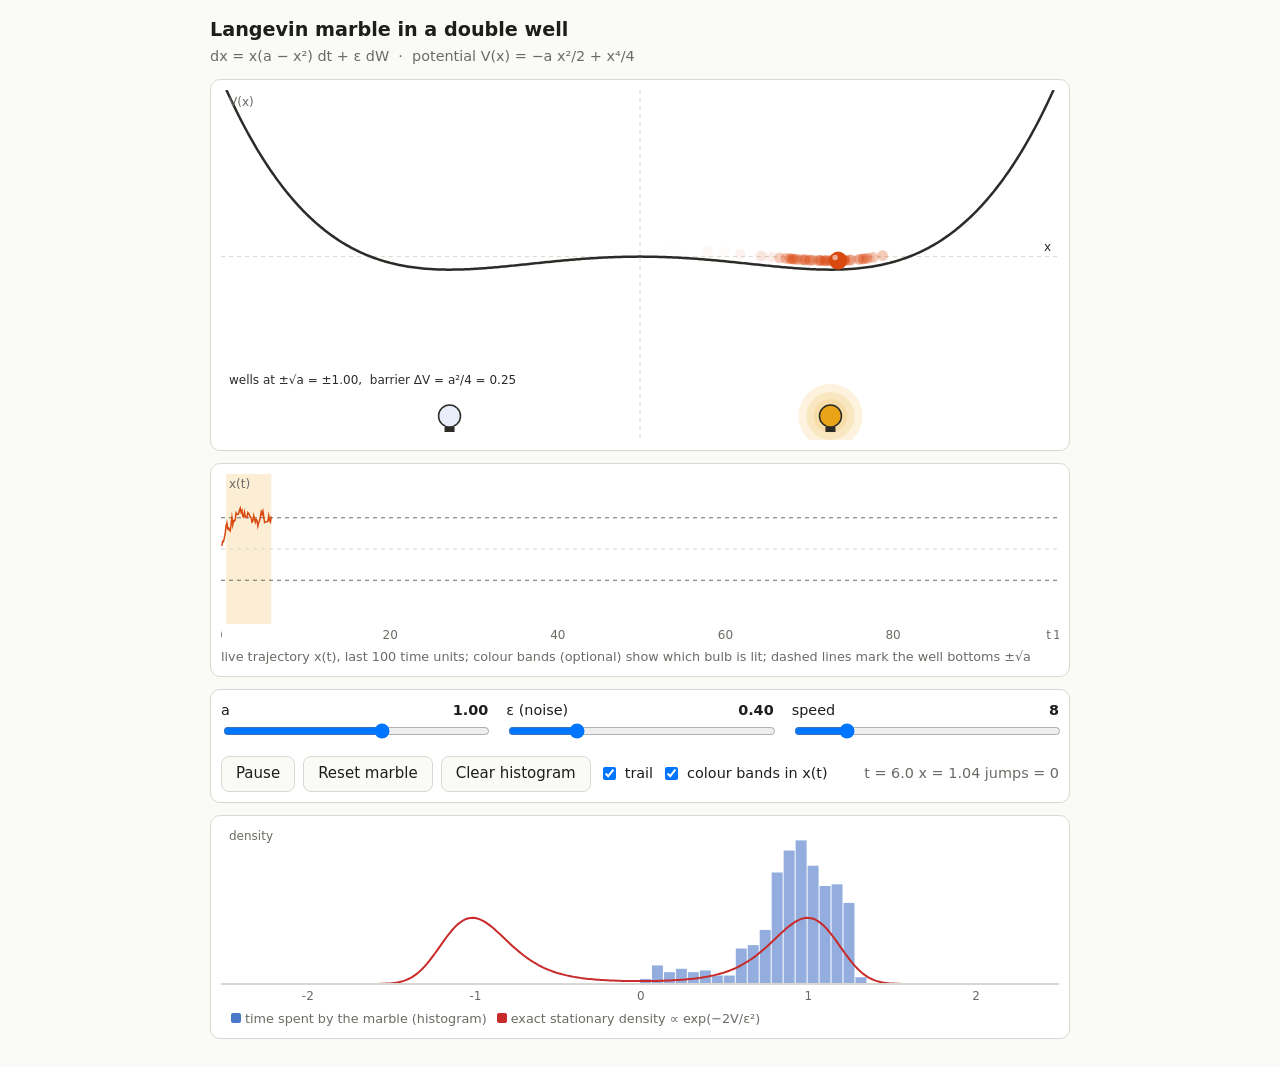
==== animations/langevin_marble.html @ 2d9bfc53 "Add files via upload" ====
<!DOCTYPE html>
<html lang="en">
<head>
<meta charset="utf-8">
<meta name="viewport" content="width=device-width, initial-scale=1, viewport-fit=cover">
<title>Langevin marble in a double well</title>
<style>
:root{
  --bg:#fafaf7; --fg:#1d1d1b; --muted:#6b6b66; --line:#d9d8d2; --panel:#ffffff;
  --curve:#2b2b28; --marble:#d9480f; --trail:217,72,15; --bars:#4c78c9; --exact:#c92a2a;
  box-sizing:border-box;
  padding-top:env(safe-area-inset-top,0px); padding-bottom:env(safe-area-inset-bottom,0px);
  color-scheme:light;
}
@media (prefers-color-scheme: dark){
  :root:not([data-theme="light"]){
    --bg:#161614; --fg:#ecebe6; --muted:#9a9990; --line:#3a3935; --panel:#1f1f1c;
    --curve:#e8e7e1; --marble:#ff8a4c; --trail:255,138,76; --bars:#6c95e0; --exact:#ff6b6b;
    color-scheme:dark;
  }
}
:root[data-theme="dark"]{
  --bg:#161614; --fg:#ecebe6; --muted:#9a9990; --line:#3a3935; --panel:#1f1f1c;
  --curve:#e8e7e1; --marble:#ff8a4c; --trail:255,138,76; --bars:#6c95e0; --exact:#ff6b6b;
  color-scheme:dark;
}
html{scroll-padding-top:env(safe-area-inset-top,0px)}
body{margin:0;background:var(--bg);color:var(--fg);font:15px/1.45 system-ui,-apple-system,"Segoe UI",Roboto,sans-serif}
main{max-width:860px;margin:0 auto;padding:16px}
h1{font-size:1.2rem;margin:0 0 2px}
p.sub{margin:0 0 12px;color:var(--muted);font-size:.9rem}
.card{background:var(--panel);border:1px solid var(--line);border-radius:10px;padding:10px;margin-bottom:12px}
canvas{display:block;width:100%;border-radius:6px}
#pot{height:350px} #traj{height:170px} #hist{height:180px}
.controls{display:grid;grid-template-columns:repeat(auto-fit,minmax(220px,1fr));gap:10px 18px}
label{display:flex;justify-content:space-between;font-size:.9rem}
label b{font-variant-numeric:tabular-nums}
input[type=range]{width:100%}
.row{display:flex;flex-wrap:wrap;gap:8px;align-items:center;margin-top:10px}
button{font:inherit;padding:6px 14px;border-radius:8px;border:1px solid var(--line);background:var(--bg);color:var(--fg);cursor:pointer}
button:hover{border-color:var(--muted)}
.stats{margin-left:auto;color:var(--muted);font-size:.9rem;font-variant-numeric:tabular-nums}
.legend{font-size:.8rem;color:var(--muted);margin-top:4px}
.legend i{display:inline-block;width:10px;height:10px;border-radius:2px;margin:0 4px 0 10px;vertical-align:baseline}
</style>
</head>
<body>
<main>
  <h1>Langevin marble in a double well</h1>
  <p class="sub">dx = x(a − x²) dt + ε dW &nbsp;·&nbsp; potential V(x) = −a x²/2 + x⁴/4</p>

  <div class="card"><canvas id="pot"></canvas></div>

  <div class="card">
    <canvas id="traj"></canvas>
    <div class="legend">live trajectory x(t), last 100 time units; colour bands (optional) show which bulb is lit; dashed lines mark the well bottoms ±√a</div>
  </div>

  <div class="card">
    <div class="controls">
      <div><label>a <b id="aV">1.00</b></label><input id="a" type="range" min="-2" max="3" step="0.05" value="1"></div>
      <div><label>ε (noise) <b id="eV">0.40</b></label><input id="e" type="range" min="0.05" max="1.5" step="0.05" value="0.4"></div>
      <div><label>speed <b id="sV">8</b></label><input id="s" type="range" min="1" max="40" step="1" value="8"></div>
    </div>
    <div class="row">
      <button id="pause">Pause</button>
      <button id="reset">Reset marble</button>
      <button id="clear">Clear histogram</button>
      <label style="gap:6px;align-items:center"><input id="trail" type="checkbox" checked> trail</label>
      <label style="gap:6px;align-items:center"><input id="bands" type="checkbox" checked> colour bands in x(t)</label>
      <span class="stats" id="stats"></span>
    </div>
  </div>

  <div class="card">
    <canvas id="hist"></canvas>
    <div class="legend"><i style="background:var(--bars)"></i>time spent by the marble (histogram)<i style="background:var(--exact)"></i>exact stationary density ∝ exp(−2V/ε²)</div>
  </div>
</main>

<script>
(function(){
  const $ = id => document.getElementById(id);
  const pot = $('pot'), hist = $('hist'), traj = $('traj');
  const XMIN=-2.2, XMAX=2.2, YMIN=-2.6, YMAX=3.2, DT=0.01, NB=70, HMIN=-2.5, HMAX=2.5;
  let a=1, eps=0.4, speed=8, paused=false, showTrail=true, showBands=true;
  const Lb=[0,0];
  const lampCol=s=>{const r=document.documentElement,d=r.dataset.theme==='dark'||(r.dataset.theme!=='light'&&matchMedia('(prefers-color-scheme: dark)').matches);return s<0?(d?'#6c95e0':'#3b6fd1'):(d?'#ffc53d':'#e8a317');};
  const WIN=100, SAMPLE=10;
  let x=0, t=0, jumps=0, side=0, counts=new Float64Array(NB), total=0, trail=[], hx=[], ht=[], hs=[], sc=0;

  const V = (y,aa) => -aa*y*y/2 + y*y*y*y/4;
  const randn = () => { let u=0,v=0; while(!u)u=Math.random(); v=Math.random(); return Math.sqrt(-2*Math.log(u))*Math.cos(2*Math.PI*v); };

  function css(n){ return getComputedStyle(document.documentElement).getPropertyValue(n).trim(); }
  function fit(c){
    const r=c.getBoundingClientRect(), d=window.devicePixelRatio||1;
    if(c.width!==Math.round(r.width*d)||c.height!==Math.round(r.height*d)){c.width=Math.round(r.width*d);c.height=Math.round(r.height*d);}
    const g=c.getContext('2d'); g.setTransform(d,0,0,d,0,0); return {g,w:r.width,h:r.height};
  }

  function clearHist(){ counts.fill(0); total=0; }
  function resetMarble(){ x=0; t=0; jumps=0; side=0; trail=[]; hx=[]; ht=[]; hs=[]; sc=0; clearHist(); }

  function step(){
    for(let i=0;i<speed;i++){
      x += x*(a-x*x)*DT + eps*Math.sqrt(DT)*randn();
      t += DT;
      if(++sc%SAMPLE===0){ hx.push(x); ht.push(t); hs.push(a>0?side:0); }
      const k=Math.floor((x-HMIN)/(HMAX-HMIN)*NB);
      if(k>=0&&k<NB){counts[k]++; total++;}
      if(a>0){ const th=0.5*Math.sqrt(a); const s = x>th?1:(x<-th?-1:side); if(side!==0&&s!==side)jumps++; side=s; }
    }
    while(ht.length && ht[0] < t-WIN){ ht.shift(); hx.shift(); hs.shift(); }
    if(showTrail){ trail.push(x); if(trail.length>120)trail.shift(); } else trail.length=0;
  }

  function drawPot(){
    const {g,w,h}=fit(pot);
    const hp = h-48;  // bottom strip reserved for the bulbs
    const X = v => (v-XMIN)/(XMAX-XMIN)*w, Y = v => hp-(v-YMIN)/(YMAX-YMIN)*hp;
    g.clearRect(0,0,w,h);
    // axis baseline V=0 and x=0
    g.strokeStyle=css('--line'); g.lineWidth=1; g.setLineDash([4,4]);
    g.beginPath(); g.moveTo(0,Y(0)); g.lineTo(w,Y(0)); g.moveTo(X(0),0); g.lineTo(X(0),h); g.stroke(); g.setLineDash([]);
    // potential curve
    g.strokeStyle=css('--curve'); g.lineWidth=2.5; g.beginPath();
    for(let px=0;px<=w;px+=2){ const xx=XMIN+px/w*(XMAX-XMIN); const yy=Y(V(xx,a)); px?g.lineTo(px,yy):g.moveTo(px,yy); }
    g.stroke();
    // trail
    const R=9, xc=Math.max(XMIN,Math.min(XMAX,x));
    const tr=css('--trail').replace(/\s/g,'');
    for(let i=0;i<trail.length;i++){
      const xx=Math.max(XMIN,Math.min(XMAX,trail[i]));
      g.fillStyle=`rgba(${tr},${(i/trail.length)*0.35})`;
      g.beginPath(); g.arc(X(xx),Y(V(xx,a))-R,R*0.6,0,6.2832); g.fill();
    }
    // marble sitting on the curve
    g.fillStyle=css('--marble'); g.beginPath(); g.arc(X(xc),Y(V(xc,a))-R,R,0,6.2832); g.fill();
    g.fillStyle='rgba(255,255,255,.55)'; g.beginPath(); g.arc(X(xc)-3,Y(V(xc,a))-R-3,R*0.3,0,6.2832); g.fill();
    // labels
    g.fillStyle=css('--muted'); g.font='12px system-ui,sans-serif';
    g.fillText('V(x)',8,16);
    // bulbs: one under each well bottom; lit while the marble is in that well (hysteresis at +-sqrt(a)/2)
    const bulbs = a>0 ? [-1,1] : [0];
    bulbs.forEach((sg,k)=>{
      const target = a>0 ? (side===sg?1:0) : 1;
      Lb[k] += (target-Lb[k])*0.18;
      const b=Lb[k], cx=X(sg*Math.sqrt(a)), cy=hp+24, col=lampCol(sg);
      for(const r of [32,24,17]){ g.globalAlpha=0.14*b; g.fillStyle=col; g.beginPath(); g.arc(cx,cy,r,0,6.2832); g.fill(); }
      g.globalAlpha=0.12+0.88*b; g.fillStyle=col; g.beginPath(); g.arc(cx,cy,11,0,6.2832); g.fill(); g.globalAlpha=1;
      g.strokeStyle=css('--curve'); g.lineWidth=1.5; g.beginPath(); g.arc(cx,cy,11,0,6.2832); g.stroke();
      g.fillStyle=css('--curve'); g.fillRect(cx-5,cy+11,10,5);
    });
    if(a>0){ g.fillText(`wells at ±√a = ±${Math.sqrt(a).toFixed(2)},  barrier ΔV = a²/4 = ${(a*a/4).toFixed(2)}`,8,hp-8); }
    else { g.fillText('single well at x = 0',8,hp-8); }
    g.textAlign='right'; g.fillText('x',w-8,Y(0)-6); g.textAlign='left';
  }

  function drawTraj(){
    const {g,w,h}=fit(traj); g.clearRect(0,0,w,h);
    const padB=20, H=h-padB, YR=2.4;
    const tEnd=Math.max(t,WIN), tStart=tEnd-WIN;
    const X=tt=>(tt-tStart)/WIN*w, Y=v=>H/2-Math.max(-YR,Math.min(YR,v))/YR*H/2;
    if(showBands && a>0 && ht.length>1){
      let i0=0;
      for(let i=1;i<=ht.length;i++){
        if(i===ht.length || hs[i]!==hs[i0]){
          if(hs[i0]!==0){
            const te = i===ht.length ? t : ht[i];
            g.globalAlpha=0.18; g.fillStyle=lampCol(hs[i0]); g.fillRect(X(ht[i0]),0,X(te)-X(ht[i0]),H); g.globalAlpha=1;
          }
          i0=i;
        }
      }
    }
    g.strokeStyle=css('--line'); g.lineWidth=1; g.setLineDash([4,4]);
    g.beginPath(); g.moveTo(0,Y(0)); g.lineTo(w,Y(0)); g.stroke();
    if(a>0){ const r=Math.sqrt(a); g.strokeStyle=css('--muted'); g.beginPath();
      g.moveTo(0,Y(r)); g.lineTo(w,Y(r)); g.moveTo(0,Y(-r)); g.lineTo(w,Y(-r)); g.stroke(); }
    g.setLineDash([]);
    g.strokeStyle=css('--marble'); g.lineWidth=1.5; g.beginPath();
    for(let i=0;i<ht.length;i++){ const px=X(ht[i]), py=Y(hx[i]); i?g.lineTo(px,py):g.moveTo(px,py); }
    g.lineTo(X(t),Y(x)); g.stroke();
    g.fillStyle=css('--muted'); g.font='12px system-ui,sans-serif';
    g.fillText('x(t)',8,14);
    for(let k=Math.ceil(tStart/20)*20;k<=tEnd;k+=20){ g.fillText(k,X(k)-6,h-5); }
    g.textAlign='right'; g.fillText('t',w-8,h-5); g.textAlign='left';
  }

  function exactPdf(){
    const N=400, xs=[], ps=[]; let Z=0; const dx=(HMAX-HMIN)/(N-1);
    for(let i=0;i<N;i++){ const xx=HMIN+i*dx; const p=Math.exp(-2*V(xx,a)/(eps*eps)); xs.push(xx); ps.push(p); }
    // normalise over the window [HMIN,HMAX] (tails beyond are negligible except at very large eps)
    for(let i=0;i<N;i++) Z+=ps[i]*dx;
    return {xs,ps:ps.map(p=>p/Z)};
  }

  function drawHist(){
    const {g,w,h}=fit(hist); g.clearRect(0,0,w,h);
    const pad=22, W=w, H=h-pad; const bw=(HMAX-HMIN)/NB;
    const ex=exactPdf();
    let ymax=Math.max(...ex.ps);
    const dens = Array.from(counts, c => total? c/(total*bw):0);
    ymax=Math.max(ymax, ...dens)*1.1;
    const X=v=>(v-HMIN)/(HMAX-HMIN)*W, Y=v=>H-v/ymax*H;
    g.fillStyle=css('--bars'); g.globalAlpha=.6;
    for(let i=0;i<NB;i++){ const x0=X(HMIN+i*bw), x1=X(HMIN+(i+1)*bw); g.fillRect(x0,Y(dens[i]),x1-x0-1,H-Y(dens[i])); }
    g.globalAlpha=1;
    g.strokeStyle=css('--exact'); g.lineWidth=2; g.beginPath();
    ex.xs.forEach((xx,i)=>{ const px=X(xx),py=Y(ex.ps[i]); i?g.lineTo(px,py):g.moveTo(px,py); }); g.stroke();
    g.strokeStyle=css('--line'); g.beginPath(); g.moveTo(0,H); g.lineTo(W,H); g.stroke();
    g.fillStyle=css('--muted'); g.font='12px system-ui,sans-serif';
    for(let v=-2;v<=2;v++){ g.fillText(v,X(v)-3,h-6); }
    g.fillText('density',8,14);
  }

  function updateStats(){
    $('stats').textContent = `t = ${t.toFixed(1)}   x = ${x.toFixed(2)}` + (a>0?`   jumps = ${jumps}`:'');
  }

  function frame(){
    if(!paused) step();
    drawPot(); drawTraj(); drawHist(); updateStats();
    requestAnimationFrame(frame);
  }

  // controls
  $('a').addEventListener('input',e=>{ a=+e.target.value; $('aV').textContent=a.toFixed(2); clearHist(); jumps=0; side=0; });
  $('e').addEventListener('input',e=>{ eps=+e.target.value; $('eV').textContent=eps.toFixed(2); clearHist(); jumps=0; });
  $('s').addEventListener('input',e=>{ speed=+e.target.value; $('sV').textContent=speed; });
  $('trail').addEventListener('change',e=>{ showTrail=e.target.checked; });
  $('bands').addEventListener('change',e=>{ showBands=e.target.checked; });
  $('pause').addEventListener('click',e=>{ paused=!paused; e.target.textContent=paused?'Resume':'Pause'; });
  $('reset').addEventListener('click',resetMarble);
  $('clear').addEventListener('click',()=>{ clearHist(); jumps=0; });

  frame();
})();
</script>
</body>
</html>
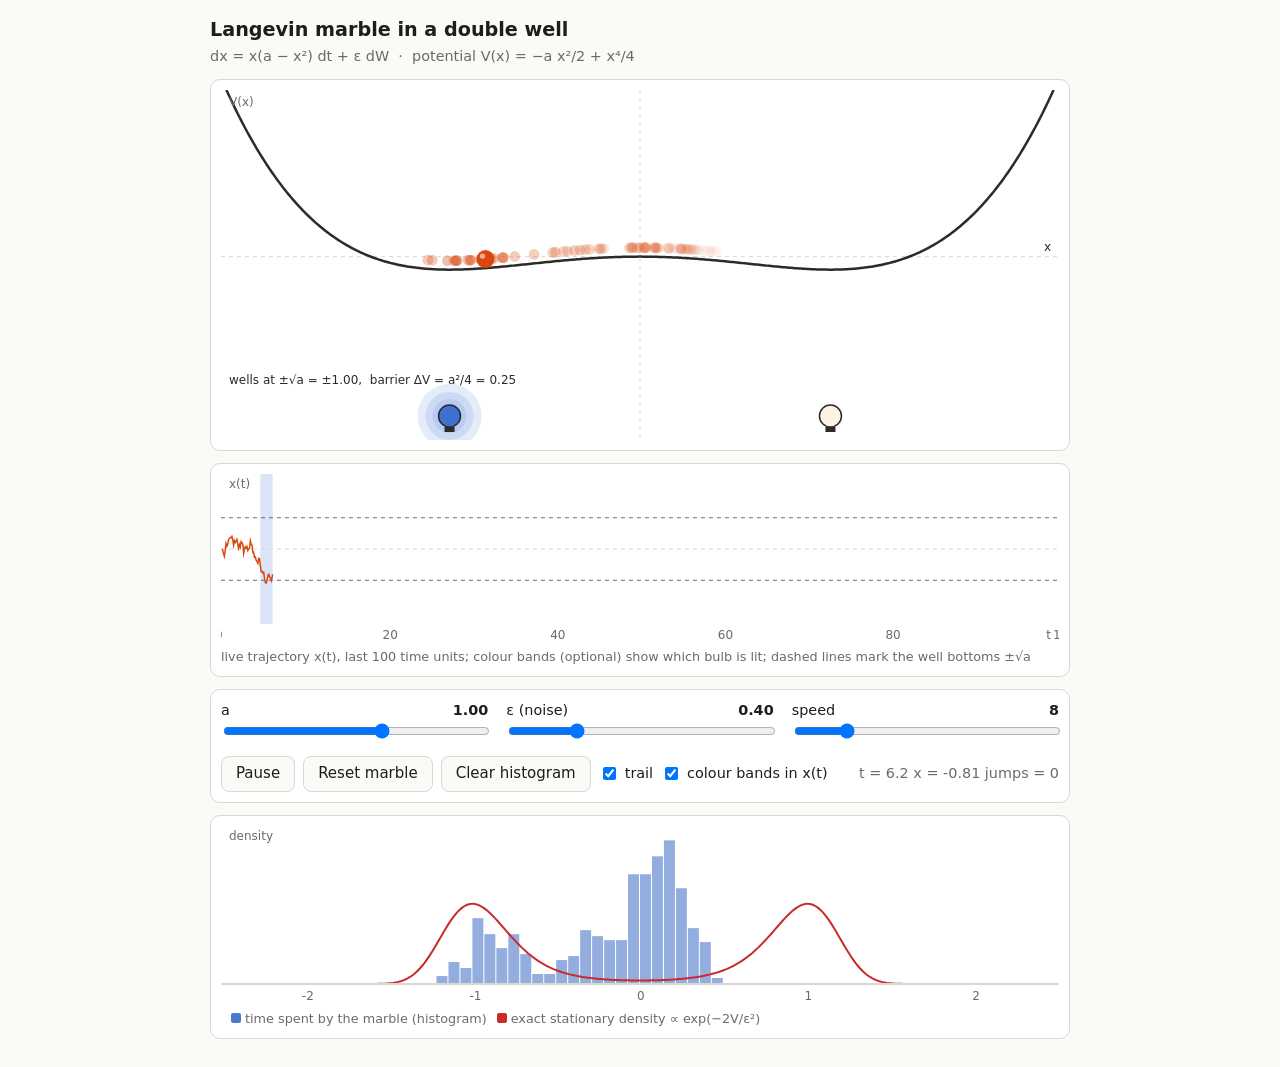
==== commit 96970132: "Updated guides, fixed some buttons" ====
--- a/animations/langevin_marble.html
+++ b/animations/langevin_marble.html
@@ -231,7 +231,7 @@
   $('s').addEventListener('input',e=>{ speed=+e.target.value; $('sV').textContent=speed; });
   $('trail').addEventListener('change',e=>{ showTrail=e.target.checked; });
   $('bands').addEventListener('change',e=>{ showBands=e.target.checked; });
-  $('pause').addEventListener('click',e=>{ paused=!paused; e.target.textContent=paused?'Resume':'Pause'; });
+  $('pause').addEventListener('click',e=>{ paused=!paused; e.target.textContent=paused?'Play':'Pause'; });
   $('reset').addEventListener('click',resetMarble);
   $('clear').addEventListener('click',()=>{ clearHist(); jumps=0; });
 
